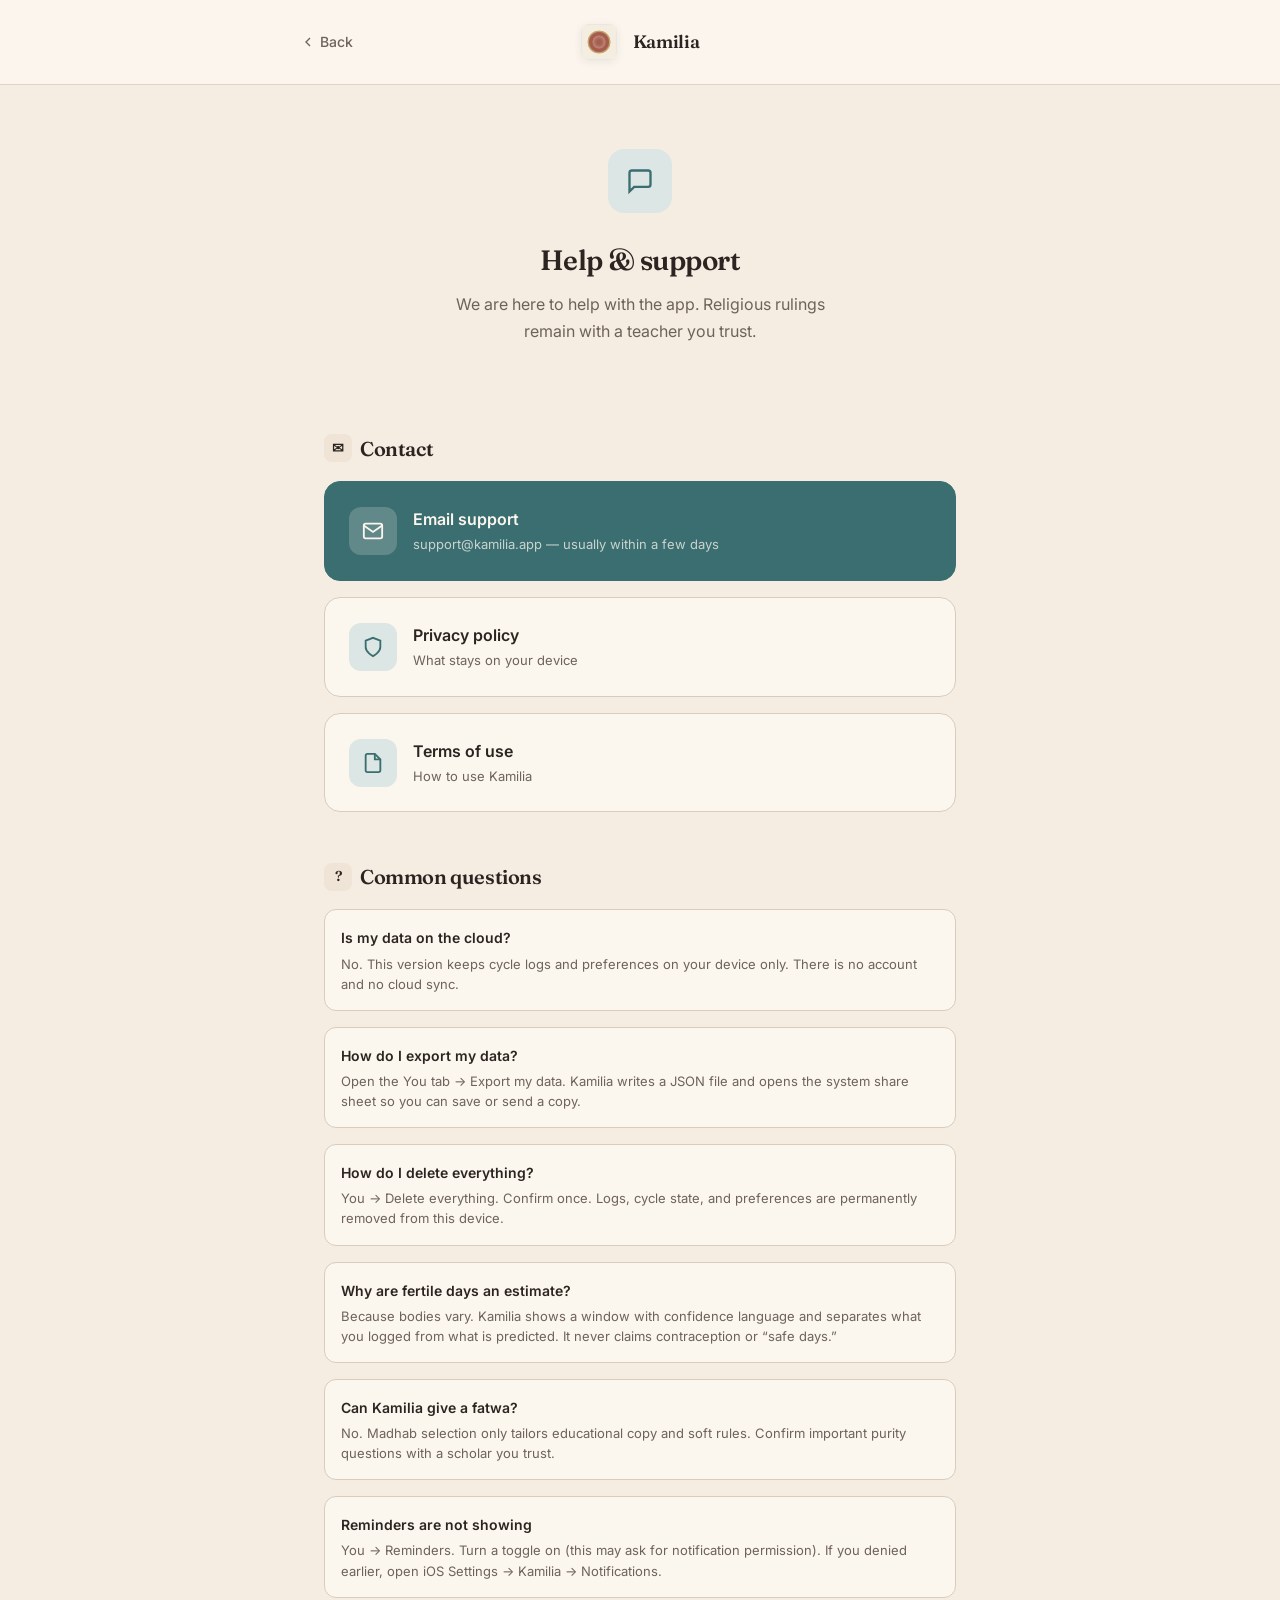
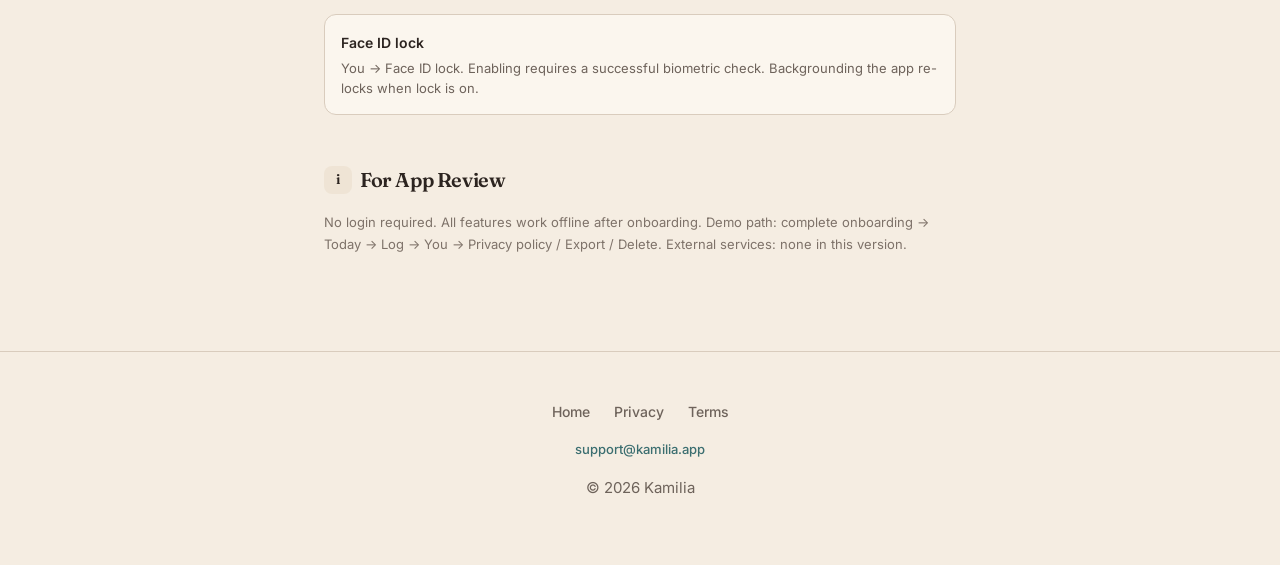
==== support.html @ fc9fccb2 "Kamilia legal site (privacy, terms, support) — PikCal method" ====
<!DOCTYPE html>
<html lang="en">
<head>
  <meta charset="UTF-8">
  <meta name="viewport" content="width=device-width, initial-scale=1.0">
  <title>Support — Kamilia</title>
  <meta name="description" content="Get help with Kamilia. Contact support, privacy, export, and common questions.">
  <link rel="icon" href="logo.png" type="image/png">
  <link rel="preconnect" href="https://fonts.googleapis.com">
  <link rel="preconnect" href="https://fonts.gstatic.com" crossorigin>
  <link href="https://fonts.googleapis.com/css2?family=Fraunces:opsz,wght@9..144,500;600&family=Inter:wght@400;500;600&display=swap" rel="stylesheet">
  <link rel="stylesheet" href="styles.css">
</head>
<body>
  <header class="header">
    <div class="header-content">
      <a href="./" class="back-link">
        <svg width="16" height="16" viewBox="0 0 24 24" fill="none" stroke="currentColor" stroke-width="2"><path d="M15 18l-6-6 6-6"/></svg>
        Back
      </a>
      <div class="logo-small"><img src="logo.png" alt="Kamilia"></div>
      <h1>Kamilia</h1>
    </div>
  </header>

  <main class="container">
    <div class="hero">
      <div class="hero-icon">
        <svg viewBox="0 0 24 24" fill="none" stroke="currentColor" stroke-width="2">
          <path d="M21 15a2 2 0 0 1-2 2H7l-4 4V5a2 2 0 0 1 2-2h14a2 2 0 0 1 2 2z"/>
        </svg>
      </div>
      <h2>Help &amp; support</h2>
      <p class="subtitle">We are here to help with the app. Religious rulings remain with a teacher you trust.</p>
    </div>

    <section>
      <h3><span class="icon">✉</span> Contact</h3>
      <a class="contact-card primary" href="mailto:support@kamilia.app?subject=Kamilia%20support">
        <div class="contact-icon">
          <svg viewBox="0 0 24 24" fill="none" stroke="currentColor" stroke-width="2"><path d="M4 4h16c1.1 0 2 .9 2 2v12c0 1.1-.9 2-2 2H4c-1.1 0-2-.9-2-2V6c0-1.1.9-2 2-2z"/><polyline points="22,6 12,13 2,6"/></svg>
        </div>
        <div>
          <div class="contact-title">Email support</div>
          <div class="contact-subtitle">support@kamilia.app — usually within a few days</div>
        </div>
      </a>
      <a class="contact-card" href="privacy.html">
        <div class="contact-icon">
          <svg viewBox="0 0 24 24" fill="none" stroke="currentColor" stroke-width="2"><path d="M12 22s8-4 8-10V5l-8-3-8 3v7c0 6 8 10 8 10z"/></svg>
        </div>
        <div>
          <div class="contact-title">Privacy policy</div>
          <div class="contact-subtitle">What stays on your device</div>
        </div>
      </a>
      <a class="contact-card" href="terms.html">
        <div class="contact-icon">
          <svg viewBox="0 0 24 24" fill="none" stroke="currentColor" stroke-width="2"><path d="M14 2H6a2 2 0 0 0-2 2v16a2 2 0 0 0 2 2h12a2 2 0 0 0 2-2V8z"/><polyline points="14 2 14 8 20 8"/></svg>
        </div>
        <div>
          <div class="contact-title">Terms of use</div>
          <div class="contact-subtitle">How to use Kamilia</div>
        </div>
      </a>
    </section>

    <section>
      <h3><span class="icon">?</span> Common questions</h3>

      <div class="data-card">
        <div class="data-card-title">Is my data on the cloud?</div>
        <div class="data-card-content">No. This version keeps cycle logs and preferences on your device only. There is no account and no cloud sync.</div>
      </div>
      <div class="data-card">
        <div class="data-card-title">How do I export my data?</div>
        <div class="data-card-content">Open the You tab → Export my data. Kamilia writes a JSON file and opens the system share sheet so you can save or send a copy.</div>
      </div>
      <div class="data-card">
        <div class="data-card-title">How do I delete everything?</div>
        <div class="data-card-content">You → Delete everything. Confirm once. Logs, cycle state, and preferences are permanently removed from this device.</div>
      </div>
      <div class="data-card">
        <div class="data-card-title">Why are fertile days an estimate?</div>
        <div class="data-card-content">Because bodies vary. Kamilia shows a window with confidence language and separates what you logged from what is predicted. It never claims contraception or “safe days.”</div>
      </div>
      <div class="data-card">
        <div class="data-card-title">Can Kamilia give a fatwa?</div>
        <div class="data-card-content">No. Madhab selection only tailors educational copy and soft rules. Confirm important purity questions with a scholar you trust.</div>
      </div>
      <div class="data-card">
        <div class="data-card-title">Reminders are not showing</div>
        <div class="data-card-content">You → Reminders. Turn a toggle on (this may ask for notification permission). If you denied earlier, open iOS Settings → Kamilia → Notifications.</div>
      </div>
      <div class="data-card">
        <div class="data-card-title">Face ID lock</div>
        <div class="data-card-content">You → Face ID lock. Enabling requires a successful biometric check. Backgrounding the app re-locks when lock is on.</div>
      </div>
    </section>

    <section>
      <h3><span class="icon">i</span> For App Review</h3>
      <p style="font-size:13px;color:var(--ink-faint)">
        No login required. All features work offline after onboarding.
        Demo path: complete onboarding → Today → Log → You → Privacy policy / Export / Delete.
        External services: none in this version.
      </p>
    </section>
  </main>

  <footer class="footer">
    <div class="footer-links">
      <a href="./">Home</a>
      <a href="privacy.html">Privacy</a>
      <a href="terms.html">Terms</a>
    </div>
    <div class="footer-contact">
      <a href="mailto:support@kamilia.app">support@kamilia.app</a>
    </div>
    <p>© 2026 Kamilia</p>
  </footer>
</body>
</html>
---- styles.css ----
/* Kamilia legal site — Qamra / sakīna tokens (from QamraPalette.Light)
   Method inspired by PikCal docs/legal: static HTML, GitHub Pages ready. */

:root {
  --canvas: #F5EDE2;
  --surface: #EFE4D5;
  --elevated: #FBF6EE;
  --border: #D9CCBD;
  --ink: #2C2420;
  --ink-muted: #6E635B;
  --ink-faint: #7E7269;
  --brand: #3B6E70;
  --brand-tint: #DCE6E4;
  --rose: #C98F86;
  --gold: #C4A46A;
  --success: #5E9B7A;
  --warning: #C98A3C;
  --error: #A8443F;
  --space-xs: 4px;
  --space-sm: 8px;
  --space-md: 16px;
  --space-lg: 24px;
  --space-xl: 32px;
  --space-xxl: 48px;
  --radius-sm: 8px;
  --radius-md: 12px;
  --radius-lg: 16px;
  --radius-xl: 24px;
  --font-ui: "Inter", -apple-system, BlinkMacSystemFont, "Segoe UI", sans-serif;
  --font-display: "Fraunces", "Georgia", "Times New Roman", serif;
}

* { margin: 0; padding: 0; box-sizing: border-box; }

body {
  font-family: var(--font-ui);
  background: var(--canvas);
  color: var(--ink);
  line-height: 1.65;
  -webkit-font-smoothing: antialiased;
}

a { color: var(--brand); text-decoration: none; }
a:hover { text-decoration: underline; }

/* —— Header —— */
.header {
  background: color-mix(in srgb, var(--elevated) 92%, transparent);
  padding: var(--space-lg);
  text-align: center;
  position: sticky;
  top: 0;
  z-index: 100;
  backdrop-filter: blur(12px);
  -webkit-backdrop-filter: blur(12px);
  border-bottom: 1px solid color-mix(in srgb, var(--border) 80%, transparent);
}

.header-content {
  max-width: 680px;
  margin: 0 auto;
  display: flex;
  align-items: center;
  justify-content: center;
  gap: var(--space-md);
  position: relative;
}

.back-link {
  position: absolute;
  left: 0;
  display: flex;
  align-items: center;
  gap: var(--space-xs);
  color: var(--ink-muted);
  font-size: 14px;
  font-weight: 500;
  text-decoration: none;
}
.back-link:hover { color: var(--ink); text-decoration: none; }

.logo-small {
  width: 36px;
  height: 36px;
  border-radius: var(--radius-sm);
  overflow: hidden;
  box-shadow: 0 2px 8px rgba(44, 36, 32, 0.08);
}
.logo-small img { width: 100%; height: 100%; object-fit: cover; }

.header h1 {
  font-family: var(--font-display);
  font-size: 18px;
  font-weight: 600;
  letter-spacing: -0.02em;
}

/* —— Layout —— */
.container {
  max-width: 680px;
  margin: 0 auto;
  padding: var(--space-xl) var(--space-lg) var(--space-xxl);
}

.hero {
  text-align: center;
  margin-bottom: var(--space-xxl);
  padding: var(--space-xl) 0 var(--space-lg);
}

.hero-icon {
  width: 64px;
  height: 64px;
  background: var(--brand-tint);
  border-radius: var(--radius-lg);
  display: flex;
  align-items: center;
  justify-content: center;
  margin: 0 auto var(--space-lg);
  color: var(--brand);
}
.hero-icon svg { width: 28px; height: 28px; }

.hero h2 {
  font-family: var(--font-display);
  font-size: 28px;
  font-weight: 600;
  letter-spacing: -0.02em;
  margin-bottom: var(--space-sm);
}

.hero .subtitle {
  font-size: 16px;
  color: var(--ink-muted);
  max-width: 420px;
  margin: 0 auto var(--space-md);
}

.updated {
  display: inline-block;
  font-size: 12px;
  font-weight: 500;
  color: var(--ink-faint);
  background: var(--surface);
  padding: 4px 12px;
  border-radius: 999px;
}

/* —— Landing hero —— */
.landing-hero {
  text-align: center;
  padding: var(--space-xxl) var(--space-lg) var(--space-xl);
  background: linear-gradient(180deg, var(--elevated) 0%, var(--canvas) 100%);
}
.landing-logo {
  width: 112px;
  height: 112px;
  border-radius: var(--radius-xl);
  margin: 0 auto var(--space-lg);
  box-shadow: 0 16px 48px rgba(44, 36, 32, 0.12);
  overflow: hidden;
}
.landing-logo img { width: 100%; height: 100%; object-fit: cover; }
.landing-hero h1 {
  font-family: var(--font-display);
  font-size: 40px;
  font-weight: 600;
  letter-spacing: -0.03em;
  margin-bottom: var(--space-sm);
}
.tagline {
  font-size: 18px;
  font-weight: 500;
  color: var(--brand);
  margin-bottom: var(--space-md);
}
.hero-description {
  font-size: 16px;
  color: var(--ink-muted);
  max-width: 480px;
  margin: 0 auto var(--space-xl);
  line-height: 1.7;
}

/* —— TL;DR —— */
.tl-dr {
  background: var(--elevated);
  border: 1px solid var(--border);
  border-radius: var(--radius-lg);
  padding: var(--space-lg);
  margin-bottom: var(--space-xxl);
}
.tl-dr h3 {
  font-family: var(--font-display);
  font-size: 16px;
  font-weight: 600;
  margin-bottom: var(--space-md);
  color: var(--ink);
}
.tl-dr ul { list-style: none; }
.tl-dr li {
  display: flex;
  align-items: flex-start;
  gap: var(--space-sm);
  font-size: 14px;
  color: var(--ink-muted);
  margin-bottom: var(--space-sm);
}
.tl-dr li:last-child { margin-bottom: 0; }
.tl-dr .check {
  color: var(--success);
  font-weight: 700;
  flex-shrink: 0;
}

/* —— Sections —— */
section { margin-bottom: var(--space-xxl); }

h3 {
  font-family: var(--font-display);
  font-size: 20px;
  font-weight: 600;
  margin-bottom: var(--space-md);
  display: flex;
  align-items: center;
  gap: var(--space-sm);
  letter-spacing: -0.02em;
}
h3 .icon {
  width: 28px;
  height: 28px;
  background: var(--surface);
  border-radius: var(--radius-sm);
  display: inline-flex;
  align-items: center;
  justify-content: center;
  font-size: 14px;
  flex-shrink: 0;
}

p {
  color: var(--ink-muted);
  margin-bottom: var(--space-md);
  font-size: 15px;
}

/* —— Cards —— */
.data-card, .info-card {
  background: var(--elevated);
  border: 1px solid var(--border);
  border-radius: var(--radius-md);
  padding: var(--space-md);
  margin-bottom: var(--space-md);
}
.data-card-title, .info-card-title {
  font-size: 14px;
  font-weight: 600;
  color: var(--ink);
  margin-bottom: var(--space-xs);
}
.data-card-content, .info-card-content {
  font-size: 13px;
  color: var(--ink-muted);
  line-height: 1.55;
}
.info-card.warning {
  background: #FBF3E6;
  border-color: color-mix(in srgb, var(--warning) 35%, var(--border));
  border-left: 4px solid var(--warning);
}
.info-card.soft {
  background: var(--brand-tint);
  border-color: color-mix(in srgb, var(--brand) 25%, var(--border));
}

ol.steps, ul.plain {
  margin: 0 0 var(--space-md) 1.25rem;
  color: var(--ink-muted);
  font-size: 15px;
}
ol.steps li, ul.plain li { margin-bottom: var(--space-sm); }

.rights-list { list-style: none; }
.rights-list li {
  display: flex;
  gap: var(--space-md);
  padding: var(--space-md);
  background: var(--elevated);
  border: 1px solid var(--border);
  border-radius: var(--radius-md);
  margin-bottom: var(--space-sm);
}
.right-icon {
  width: 40px;
  height: 40px;
  background: var(--brand-tint);
  border-radius: var(--radius-sm);
  display: flex;
  align-items: center;
  justify-content: center;
  color: var(--brand);
  flex-shrink: 0;
}
.right-icon svg { width: 20px; height: 20px; }
.right-content h4 {
  font-size: 15px;
  font-weight: 600;
  margin-bottom: 2px;
}
.right-content p {
  font-size: 13px;
  margin: 0;
}

/* —— Contact —— */
.contact-card {
  display: flex;
  align-items: center;
  gap: var(--space-md);
  padding: var(--space-lg);
  background: var(--elevated);
  border: 1px solid var(--border);
  border-radius: var(--radius-lg);
  text-decoration: none;
  margin-bottom: var(--space-md);
  transition: transform 0.15s ease, box-shadow 0.15s ease;
}
.contact-card:hover {
  transform: translateY(-2px);
  box-shadow: 0 8px 24px rgba(44, 36, 32, 0.08);
  text-decoration: none;
}
.contact-card.primary {
  background: var(--brand);
  border-color: var(--brand);
}
.contact-card.primary .contact-title { color: var(--elevated); }
.contact-card.primary .contact-subtitle { color: color-mix(in srgb, var(--elevated) 75%, transparent); }
.contact-icon {
  width: 48px;
  height: 48px;
  background: var(--brand-tint);
  border-radius: var(--radius-md);
  display: flex;
  align-items: center;
  justify-content: center;
  color: var(--brand);
  flex-shrink: 0;
}
.contact-card.primary .contact-icon {
  background: color-mix(in srgb, var(--elevated) 20%, transparent);
  color: var(--elevated);
}
.contact-icon svg { width: 22px; height: 22px; }
.contact-title {
  font-size: 16px;
  font-weight: 600;
  color: var(--ink);
  margin-bottom: 2px;
}
.contact-subtitle {
  font-size: 13px;
  color: var(--ink-muted);
}

/* —— Link grid (index) —— */
.link-grid {
  display: grid;
  grid-template-columns: 1fr 1fr;
  gap: var(--space-md);
  max-width: 680px;
  margin: 0 auto;
  padding: 0 var(--space-lg) var(--space-xxl);
}
@media (max-width: 520px) {
  .link-grid { grid-template-columns: 1fr; }
}
.link-tile {
  display: block;
  padding: var(--space-lg);
  background: var(--elevated);
  border: 1px solid var(--border);
  border-radius: var(--radius-lg);
  text-decoration: none;
  transition: border-color 0.15s, box-shadow 0.15s;
}
.link-tile:hover {
  border-color: var(--brand);
  box-shadow: 0 8px 24px rgba(59, 110, 112, 0.1);
  text-decoration: none;
}
.link-tile h3 {
  font-family: var(--font-display);
  font-size: 17px;
  margin-bottom: var(--space-xs);
  display: block;
}
.link-tile p {
  font-size: 13px;
  margin: 0;
  color: var(--ink-muted);
}

/* —— Footer —— */
.footer {
  text-align: center;
  padding: var(--space-xxl) var(--space-lg);
  color: var(--ink-faint);
  font-size: 13px;
  border-top: 1px solid var(--border);
}
.footer-links {
  display: flex;
  justify-content: center;
  gap: var(--space-lg);
  flex-wrap: wrap;
  margin-bottom: var(--space-md);
}
.footer-links a {
  color: var(--ink-muted);
  font-weight: 500;
  font-size: 14px;
}
.footer-links a:hover { color: var(--brand); }
.footer-contact { margin-bottom: var(--space-md); }
.footer-contact a { color: var(--brand); font-weight: 500; }

@media (max-width: 600px) {
  .back-link {
    position: static;
    margin-bottom: var(--space-md);
    justify-content: center;
  }
  .header-content { flex-direction: column; }
  .landing-hero h1 { font-size: 32px; }
  .hero h2 { font-size: 24px; }
}
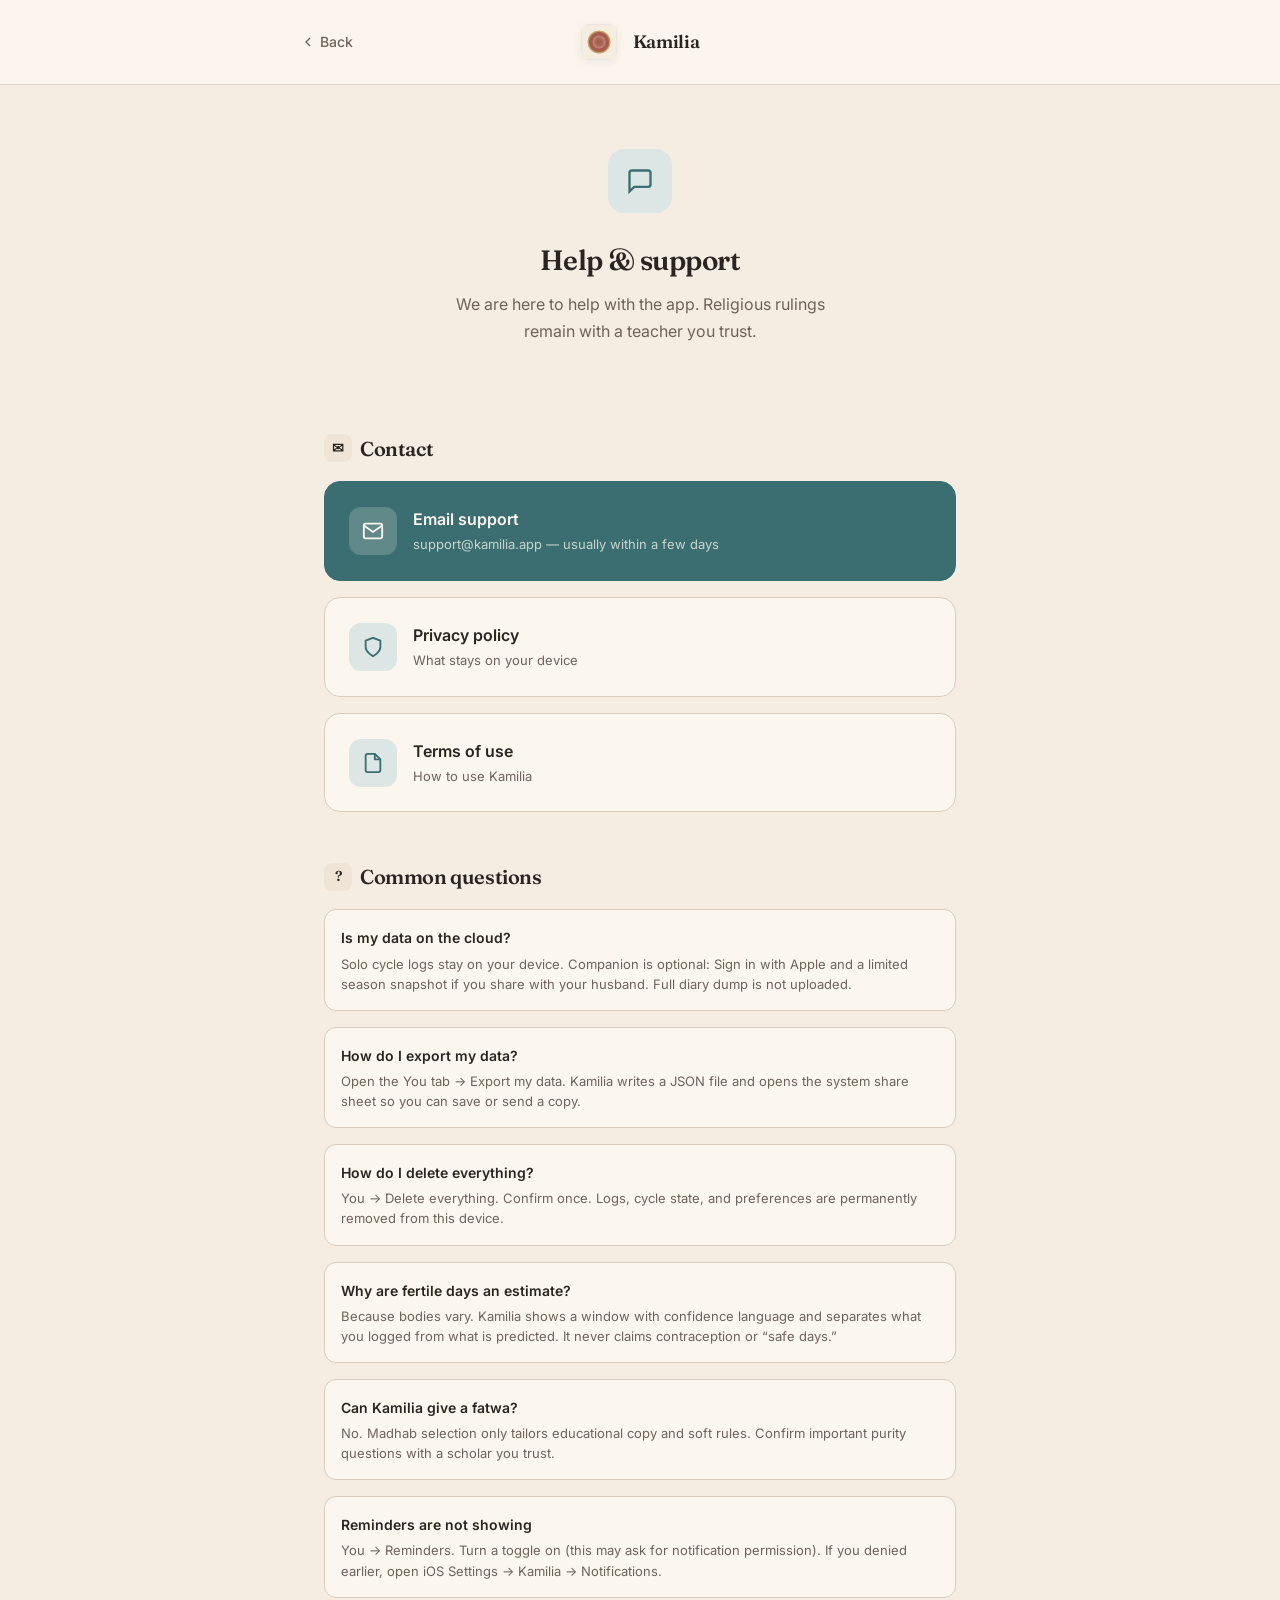
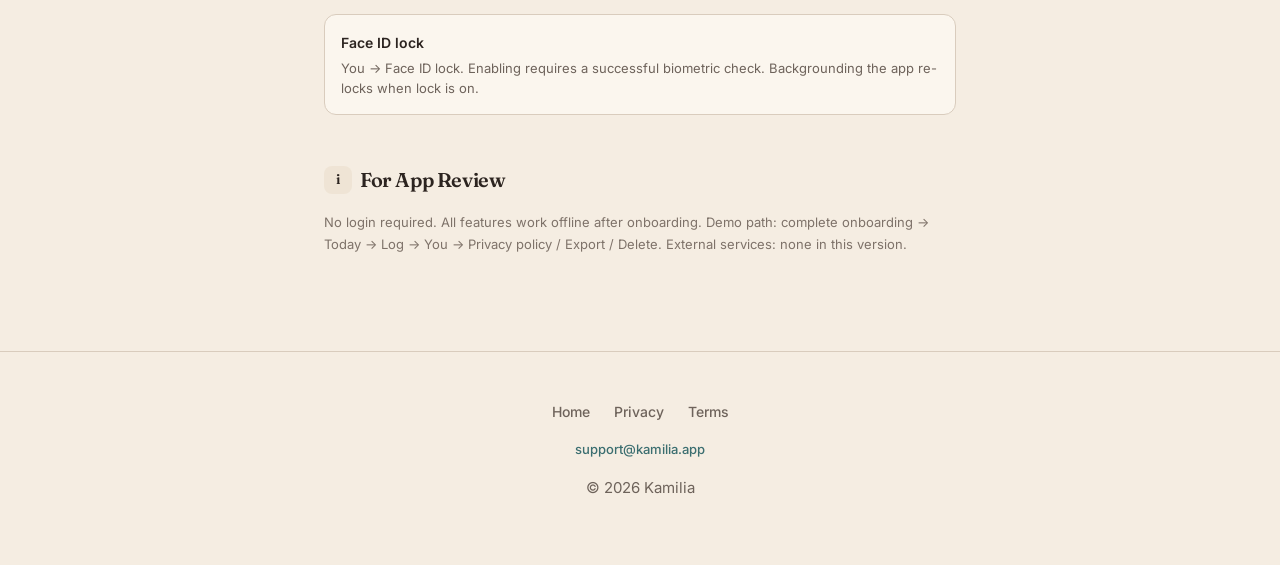
==== commit 98f66bb8: "Terms and privacy for Premium subscriptions; Companion in privacy and support Terms: Premium is an o" ====
--- a/support.html
+++ b/support.html
@@ -70,7 +70,7 @@
 
       <div class="data-card">
         <div class="data-card-title">Is my data on the cloud?</div>
-        <div class="data-card-content">No. This version keeps cycle logs and preferences on your device only. There is no account and no cloud sync.</div>
+        <div class="data-card-content">Solo cycle logs stay on your device. Companion is optional: Sign in with Apple and a limited season snapshot if you share with your husband. Full diary dump is not uploaded.</div>
       </div>
       <div class="data-card">
         <div class="data-card-title">How do I export my data?</div>
